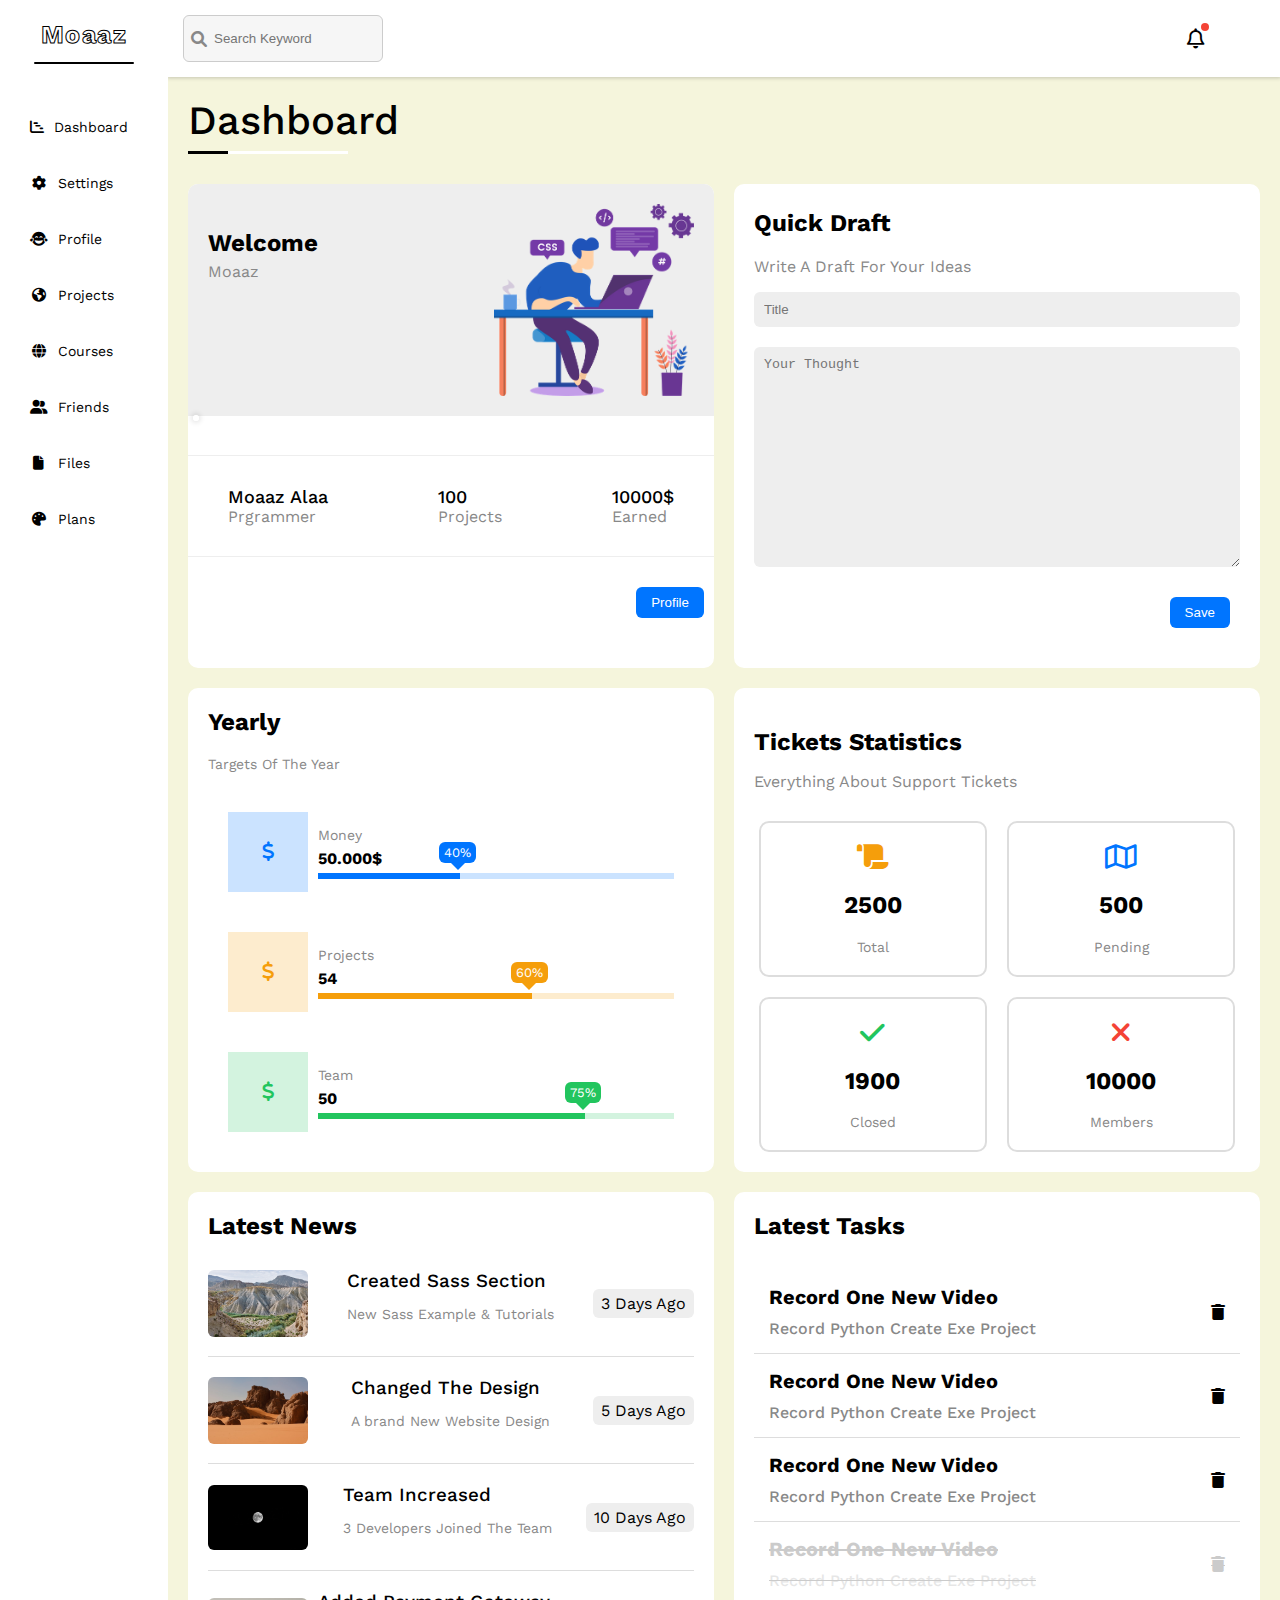
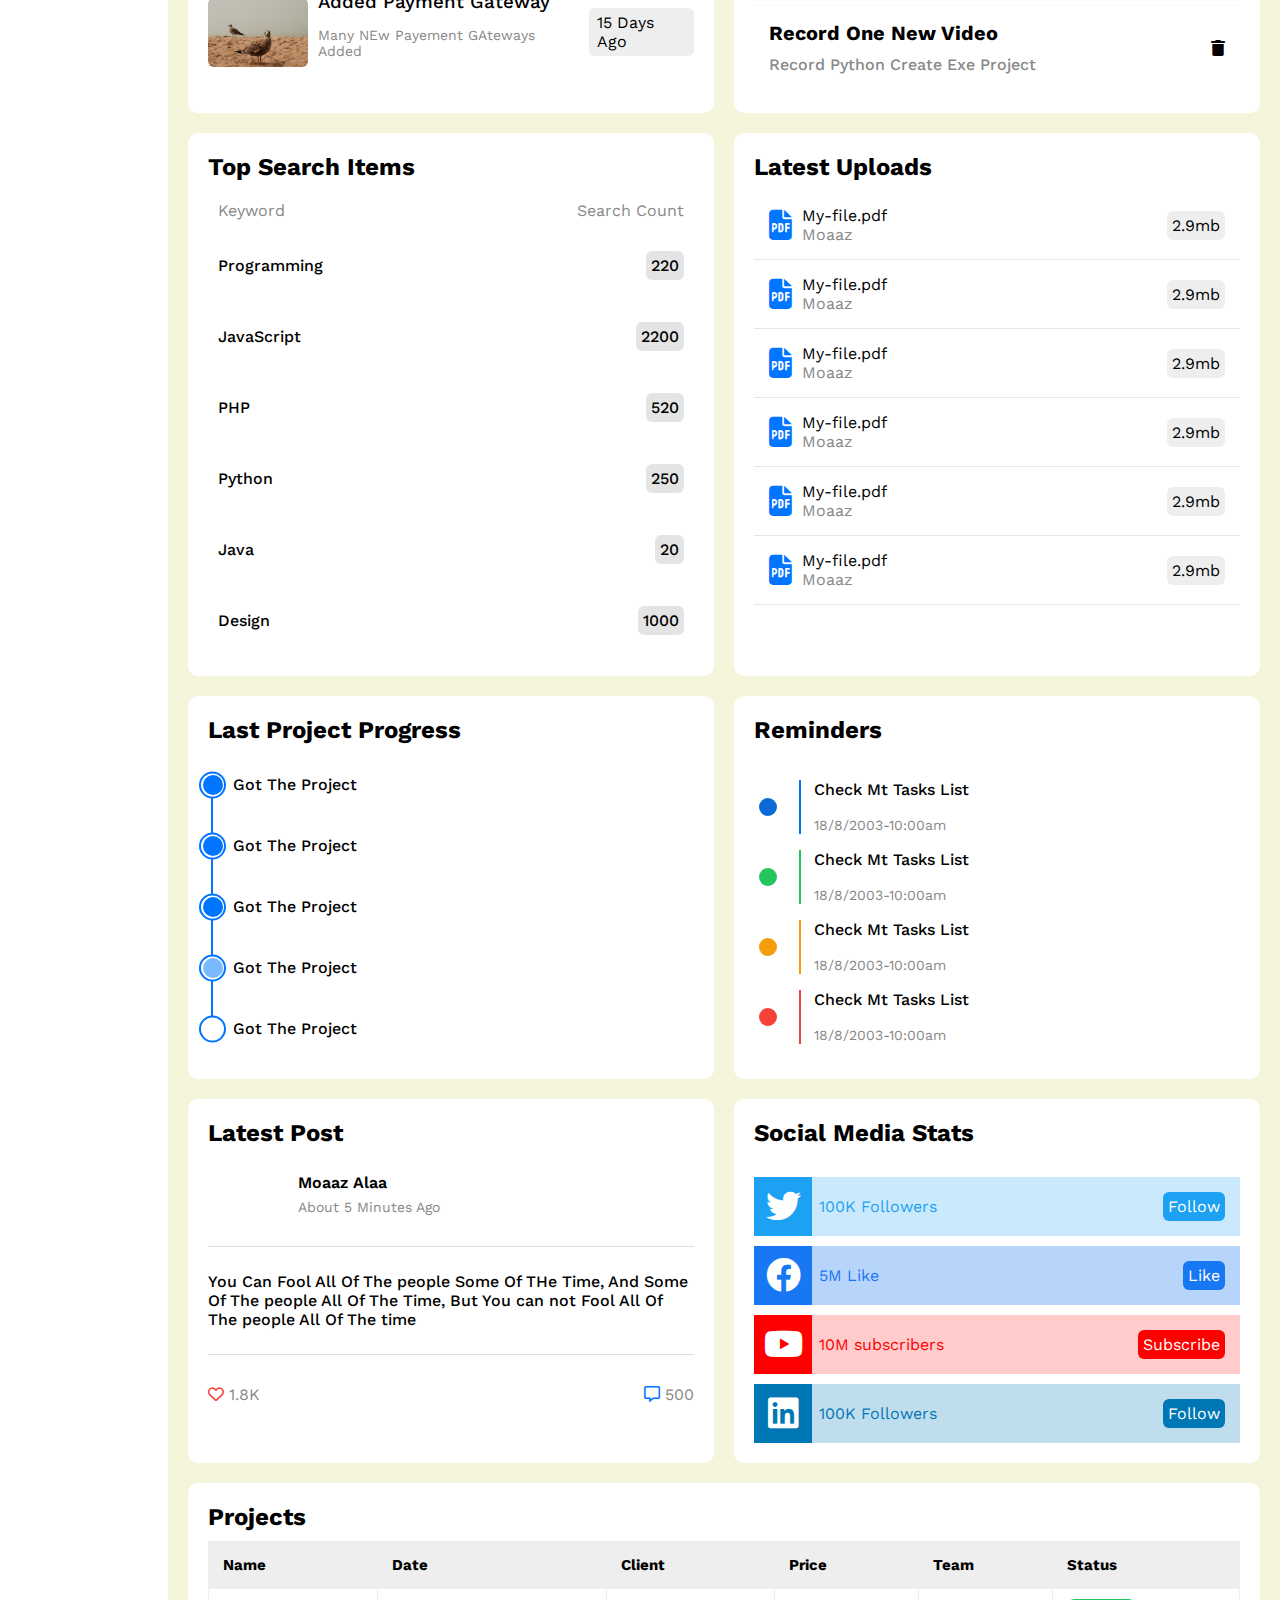
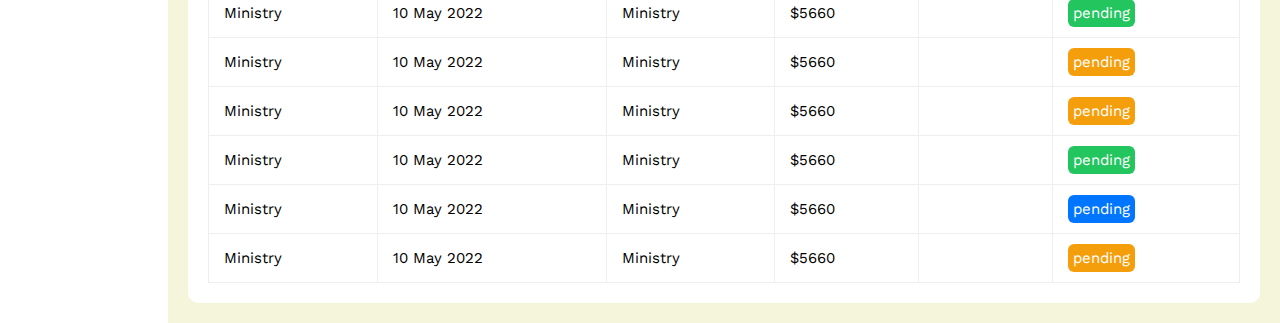
==== index.html @ a6f66e63 "first commit" ====
<!DOCTYPE html>
<html lang="en">
<head>
    <meta charset="UTF-8">
    <title>Moaaz</title>
    <link rel="stylesheet" href="./css/index.css">
    <link rel="stylesheet" href="./css/framework.css">
    <link rel="stylesheet" href="css/all.min.css">
    <link rel="preconnect" href="https://fonts.googleapis.com">
    <link rel="preconnect" href="https://fonts.gstatic.com" crossorigin>
    <link href="https://fonts.googleapis.com/css2?family=Cairo:wght@300;400;700;800;900&family=Open+Sans:ital,wght@0,300;0,400;0,500;0,600;0,700;0,800;1,300;1,400;1,500;1,600;1,700;1,800&family=Work+Sans:ital,wght@0,200;0,300;0,400;0,500;0,800;1,600&display=swap"
        rel="stylesheet">
</head>
<body>
    <div class="page d-flex ">
        <div class="side-bar  bg-white p-relative p-20">
            <h3 class="p-relative txt-c mat-0 trans-4" data-text="Moaaz">Moaaz</h3>
            <ul class="menu">
                <li>
                    <a href="index.html" class="active p-10 d-flex a-center c-black fs-14 rad-6">
                    <i class="fa-solid fa-chart-gantt"></i>
                    <span class="p-10 trans-4">Dashboard</span>
                </a>
                </li>
                <li>
                    <a href="settings.html" class="active p-10 d-flex a-center c-black fs-14 rad-6">
                        <i class="fa-solid fa-gear fa-fw"></i>
                    <span class="p-10 trans-4">Settings</span>
                </a>
                </li>
                <li>
                    <a href="profile.html" class="active p-10 d-flex a-center c-black fs-14 rad-6">
                        <i class="fa-solid fa-face-grin-tears fa-fw"></i>
                    <span class="p-10 trans-4">Profile</span>
                </a>
                </li>
                <li>
                    <a href="project.html" class="active p-10 d-flex a-center c-black fs-14 rad-6">
                        <i class="fa-solid fa-earth-americas fa-fw"></i>
                    <span class="p-10 trans-4">Projects</span>
                </a>
                </li>
                <li>
                    <a href="cources.html" class="active p-10 d-flex a-center c-black fs-14 rad-6">
                        <i class="fa-solid fa-globe fa-fw"></i>
                    <span class="p-10 trans-4">Courses</span>
                </a>
                </li>
                <li>
                    <a href="friends.html" class="active p-10 d-flex a-center c-black fs-14 rad-6">
                        <i class="fa-solid fa-user-group fa-fw"></i>
                    <span class="p-10 trans-4">Friends</span>
                </a>
                </li>
                <li>
                    <a href="index.html" class="active p-10 d-flex a-center c-black fs-14 rad-6">
                        <i class="fa-solid fa-file fa-fw"></i>
                    <span class="p-10 trans-4">Files</span>
                </a>
                </li>
                <li>
                    <a href="index.html" class="active p-10 d-flex a-center c-black fs-14 rad-6">
                        <i class="fa-solid fa-palette fa-fw"></i>
                    <span class="p-10 trans-4">Plans</span>
                </a>
                </li>
            </ul>
        </div>
        <div class="content w-full">
            <!-- start head -->
            <div class="head bg-white p-15 between-flex">
                <div class="search p-relative">
                    <i class="fa-solid fa-magnifying-glass"></i>
                    <input type="search" class="rad-6 trans-4" placeholder="Search Keyword">
                </div>
                <div class="icons">
                    <span class="notification">
                        <i class="fa-regular fa-bell fa-lg"></i>
                    </span>
                    <img src="../template3/images/avatar-02.png" alt="" class="radius">
                </div>
            </div>
            <!-- End head -->
            <h1 class="p-relative">Dashboard</h1>
            <div class="wrapper d-grid gap-20">
                <div class="welcome  block-mobile txt-c-mobile bg-white rad-10 ">
                    <div class="intro p-20 d-flex space-between bg-eee">
                        <div>
                            <h2 class="m-0 pt-20 mt-5">Welcome</h2>
                            <p class="c-grey mt-5">Moaaz</p>
                        </div>
                        <img src="./images/work-steps.png" alt="" class="bg">
                    </div>
                    <img src="../template3/images/avatar-02.png" alt="" class="back">
                    <div class="info d-flex space-between p-20">
                        <div class="box">
                            <span >Moaaz Alaa</span>
                            <span class="c-grey">Prgrammer</span>
                        </div>
                        <div class="box">
                            <span >100</span>
                            <span class="c-grey">Projects</span>
                        </div>
                        <div class="box">
                            <span >10000$</span>
                            <span class="c-grey">Earned</span>
                        </div>
                    </div>
                    <input type="submit" value="Profile" class="rad-6">
                </div>
                <div class="quick p-20 bg-white rad-10">
                    <h2 class="mt-5">Quick Draft</h2>
                    <p class="c-grey ">Write A Draft For Your Ideas</p>
                    <input type="text" name="" id="" placeholder="Title" class="bg-eee p-10 rad-6">
                    <textarea placeholder="Your Thought" class="bg-eee rad-6"></textarea>
                    <input type="submit" value="Save" class="rad-6">
                </div>
                <!-- start targets -->
                <div class="targets p-20 bg-white rad-10">
                    <h2 class="mat-0">Yearly</h2>
                    <p class="c-grey mt-5 fs-14">Targets Of The Year</p>
                    <div class="target-row blue d-flex a-center ma-20">
                            <div class="icon center-flex">
                                <i class="fa-solid fa-dollar-sign fa-lg c-blue"></i>
                            </div>
                            <div class="details">
                                <span class="fs-14 c-grey">Money</span>
                                <span class="d-block mt-5 fw-bold">50.000$</span>
                                <div class="progress p-relative ">
                                    <span style="width: 40%;" class="bg-blue blue">
                                        <span class="bg-blue">40%</span>
                                    </span>
                                </div>
                            </div>
                    </div>
                    <div class="target-row orange d-flex a-center ma-20">
                            <div class="icon center-flex">
                                <i class="fa-solid fa-dollar-sign fa-lg c-orange"></i>
                            </div>
                            <div class="details">
                                <span class="fs-14 c-grey">Projects</span>
                                <span class="d-block mt-5 fw-bold">54</span>
                                <div class="progress p-relative ">
                                    <span style="width: 60%;" class="bg-orange orange">
                                        <span class="bg-orange">60%</span>
                                    </span>
                                </div>
                            </div>
                    </div>
                    <div class="target-row green d-flex a-center ma-20">
                            <div class="icon center-flex">
                                <i class="fa-solid fa-dollar-sign fa-lg c-green"></i>
                            </div>
                            <div class="details">
                                <span class="fs-14 c-grey">Team</span>
                                <span class="d-block mt-5 fw-bold">50</span>
                                <div class="progress p-relative ">
                                    <span style="width: 75%;" class="bg-green green">
                                        <span class="bg-green">75%</span>
                                    </span>
                                </div>
                            </div>
                    </div>
                </div>
                <!-- end targets -->
                <!-- start ticket -->
                <div class="ticket p-20 bg-white rad-10">
                    <h2 class="mt-0 mb-10">Tickets Statistics</h2>
                    <p class="mt-0 mb-10 c-grey ">Everything About Support Tickets</p>
                    <div class="d-flex gap-20">
                        <div class="box orange rad-10">
                            <i class="fa-solid fa-scroll"></i>
                            <h2>2500</h2>
                            <span class="fs-14">Total</span>
                        </div>
                        <div class="box blue rad-10">
                            <i class="fa-regular fa-map"></i>
                            <h2>500</h2>
                            <span class="fs-14">Pending</span>
                        </div>
                        <div class="box green rad-10">
                            <i class="fa-solid fa-check"></i>
                            <h2>1900</h2>
                            <span class="fs-14">Closed</span>
                        </div>
                        <div class="box red rad-10">
                            <i class="fa-solid fa-xmark"></i>
                            <h2>10000</h2>
                            <span class="fs-14">Members</span>
                        </div>
                    </div>
                </div>
                <!-- End ticket -->
                <!-- start latest -->
                <div class="latest bg-white p-20 rad-10">
                    <h2 class="mat-0 mb-10">Latest News</h2>
                    <div class="box-holder">
                        <div class="box between-flex ">
                            <img src="./images/latest (1).jpg" alt="" class="rad-6">
                            <div class="text p-10">
                                <h3 class="mat-0 mb-10">Created Sass Section</h3>
                                <p class="c-grey fs-14">New Sass Example & Tutorials</p>
                            </div>
                            <span class="rad-6">3 Days Ago</span>
                        </div>
                        <div class="box between-flex">
                            <img src="./images/latest (2).jpg" alt="" class="rad-6">
                            <div class="text p-10 ">
                                <h3 class="mat-0 mb-10">Changed The Design</h3>
                                <p class="c-grey fs-14">A brand New Website Design</p>
                            </div>
                            <span class="rad-6">5 Days Ago</span>
                        </div>
                        <div class="box between-flex ">
                            <img src="./images/latest (3).jpg" alt="" class="rad-6">
                            <div class="text p-10">
                                <h3 class="mat-0 mb-10">Team Increased</h3>
                                <p class="c-grey fs-14">3 Developers Joined The Team</p>
                            </div>
                            <span class="rad-6">10 Days Ago</span>
                        </div>
                        <div class="box between-flex ">
                            <img src="./images/latest (4).jpg" alt="" class="rad-6">
                            <div class="text p-10">
                                <h3 class="mat-0 mb-10">Added Payment Gateway</h3>
                                <p class="c-grey fs-14">Many NEw Payement GAteways Added</p>
                            </div>
                            <span class="rad-6">15 Days Ago</span>
                        </div>
                    </div>
                </div>
                <!-- End latest -->
                <!-- start tasks  -->
                <div class="tasks p-20 bg-white rad-10">
                    <h2 class="mat-0 mb-10">Latest Tasks</h2>
                    <div class="holder">
                        <div class="card between-flex p-15">
                            <div class="text">
                                <h3 class="mat-0 mb-10">Record One New Video</h3>
                                <span class="c-grey ">Record Python Create Exe Project</span>
                            </div>
                            <i class="fa-solid fa-trash"></i>
                        </div>
                        <div class="card between-flex p-15">
                            <div class="text">
                                <h3 class="mat-0 mb-10">Record One New Video</h3>
                                <span class="c-grey">Record Python Create Exe Project</span>
                            </div>
                            <i class="fa-solid fa-trash"></i>
                        </div>
                        <div class="card between-flex p-15">
                            <div class="text">
                                <h3 class="mat-0 mb-10">Record One New Video</h3>
                                <span class="c-grey">Record Python Create Exe Project</span>
                            </div>
                            <i class="fa-solid fa-trash"></i>
                        </div>
                        <div class="card between-flex light p-15">
                            <div class="text">
                                <h3 class="mat-0 mb-10">Record One New Video</h3>
                                <span class="c-grey">Record Python Create Exe Project</span>
                            </div>
                            <i class="fa-solid fa-trash"></i>
                        </div>
                        <div class="card between-flex p-15">
                            <div class="text">
                                <h3 class="mat-0 mb-10">Record One New Video</h3>
                                <span class="c-grey">Record Python Create Exe Project</span>
                            </div>
                            <i class="fa-solid fa-trash"></i>
                        </div>
                    </div>
                </div>
                <!-- End tasks -->
                <!-- start search -->
                <div class="search bg-white p-20 rad-10">
                    <h2 class="mat-0 mb-10">Top Search Items</h2>
                    <div class="helper">
                        <div class="box between-flex p-10">
                            <span class="c-grey">Keyword</span>
                            <span class="c-grey">Search Count</span>
                        </div>
                        <div class="box between-flex p-10">
                            <p>Programming</p>
                            <span class="number rad-6">220</span>
                        </div>
                        <div class="box between-flex p-10">
                            <p>JavaScript</p>
                            <span class="number rad-6">2200</span>
                        </div>
                        <div class="box between-flex p-10">
                            <p>PHP</p>
                            <span class="number rad-6">520</span>
                        </div>
                        <div class="box between-flex p-10">
                            <p>Python</p>
                            <span class="number rad-6">250</span>
                        </div>
                        <div class="box between-flex p-10">
                            <p>Java</p>
                            <span class="number rad-6">20</span>
                        </div>
                        <div class="box between-flex p-10">
                            <p>Design</p>
                            <span class="number rad-6">1000</span>
                        </div>
                    </div>
                </div>
                <!-- End search -->
                <!-- start uploads -->
                <div class="uploads bg-white p-20 rad-10">
                    <h2 class="mat-0 mb-10">Latest Uploads</h2>
                    <div class="box between-flex p-15">
                        <div class="text center-flex">
                            <i class="fa-solid fa-file-pdf"></i>
                            <div class="info d-inline-b">
                                <span class="d-block">My-file.pdf</span>
                                <span class="c-grey d-block">Moaaz</span>
                            </div>
                        </div>
                        <span class="rad-6"> 2.9mb</span>
                    </div>
                    <div class="box between-flex p-15">
                        <div class="text center-flex">
                            <i class="fa-solid fa-file-pdf"></i>
                            <div class="info d-inline-b">
                                <span class="d-block">My-file.pdf</span>
                                <span class="c-grey d-block">Moaaz</span>
                            </div>
                        </div>
                        <span class="rad-6">2.9mb</span>
                    </div>
                    <div class="box between-flex p-15">
                        <div class="text center-flex">
                            <i class="fa-solid fa-file-pdf"></i>
                            <div class="info d-inline-b">
                                <span class="d-block">My-file.pdf</span>
                                <span class="c-grey d-block">Moaaz</span>
                            </div>
                        </div>
                        <span class="rad-6">2.9mb</span>
                    </div>
                    <div class="box between-flex p-15">
                        <div class="text center-flex">
                            <i class="fa-solid fa-file-pdf"></i>
                            <div class="info d-inline-b">
                                <span class="d-block">My-file.pdf</span>
                                <span class="c-grey d-block">Moaaz</span>
                            </div>
                        </div>
                        <span class="rad-6">2.9mb</span>
                    </div>
                    <div class="box between-flex p-15">
                        <div class="text center-flex">
                            <i class="fa-solid fa-file-pdf"></i>
                            <div class="info d-inline-b">
                                <span class="d-block">My-file.pdf</span>
                                <span class="c-grey d-block">Moaaz</span>
                            </div>
                        </div>
                        <span class="rad-6">2.9mb</span>
                    </div>
                    <div class="box between-flex p-15">
                        <div class="text center-flex">
                            <i class="fa-solid fa-file-pdf"></i>
                            <div class="info d-inline-b">
                                <span class="d-block">My-file.pdf</span>
                                <span class="c-grey d-block">Moaaz</span>
                            </div>
                        </div>
                        <span class="rad-6">2.9mb</span>
                    </div>
                </div>
                <!-- End uploads -->
                <!-- start project -->
                <div class="project bg-white p-20 rad-10">
                    <h2 class="mat-0 mb-10">Last Project Progress</h2>
                    <div class="box-container p-15 p-relative">
                        <div class="box  ">
                            <p class="p-relative">Got The Project</p>
                        </div>
                        <div class="box ">
                            <p class="p-relative">Got The Project</p>
                        </div>
                        <div class="box  ">
                            <p class="p-relative" >Got The Project</p>
                        </div>
                        <div class="box ">
                            <p class="p-relative quite-light">Got The Project</p>
                        </div>
                        <div class="box ">
                            <p class="p-relative light">Got The Project</p>
                        </div>
                    </div>
                </div>
                <!-- End project -->
                <!-- start Reminders -->
                <div class="remind bg-white rad-10 p-20">
                    <h2 class="mat-0 mb-10">Reminders</h2>
                    <div class="box-help">
                        <div class="box p-relative blue">
                            <p>Check Mt Tasks List</p>
                            <span class="c-grey fs-14">18/8/2003-10:00am</span>
                        </div>
                        <div class="box p-relative green">
                            <p>Check Mt Tasks List</p>
                            <span class="c-grey fs-14">18/8/2003-10:00am</span>
                        </div>
                        <div class="box p-relative orange">
                            <p>Check Mt Tasks List</p>
                            <span class="c-grey fs-14">18/8/2003-10:00am</span>
                        </div>
                        <div class="box p-relative red">
                            <p>Check Mt Tasks List</p>
                            <span class="c-grey fs-14">18/8/2003-10:00am</span>
                        </div>
                    </div>
                </div>
                <!-- End Reminders -->
                <!-- start post -->
                <div class="post bg-white rad-10 p-20">
                    <h2 class="mat-0 mb-10">Latest Post</h2>
                    <div class="box d-flex">
                        <img src="../template3/images/avatar-03.png" alt="">
                        <div class="text d-inline-b">
                            <p>Moaaz Alaa</p>
                            <span class="c-grey fs-14">About 5 Minutes Ago</span>
                        </div>
                    </div>
                    <p>You Can Fool All Of The people Some Of THe Time,
                        And Some Of The people All Of The Time,
                        But You can not Fool All Of The people All Of The time
                    </p>
                    <div class="foot between-flex">
                        <div class="icon">
                            <i class="fa-regular fa-heart"></i>
                            <span class="c-grey">1.8K</span>
                        </div>
                        <div class="icon">
                            <i class="fa-regular fa-message"></i>
                            <span class="c-grey">500</span>
                        </div>
                    </div>
                </div>
                <!-- End post -->
                <!-- start social -->
                <div class="social p-20 bg-white rad-10">
                    <h2 class="mat-0 mb-10">Social Media Stats</h2>
                    <div class="box between-flex twit  mb-10 ">
                        <div class="info center-flex">
                            <div class="logo center-flex">
                                <a href="https://twitter.com/Moazalaa2003" target="_blank">
                                        <i class="fa-brands fa-twitter"></i>
                                    </a>
                                
                            </div>
                            <span>100K Followers</span>
                        </div>
                        <span class="rad-6">Follow</span>
                    </div>
                    <div class="box between-flex face  mb-10">
                        <div class="info center-flex">
                            <div class="logo center-flex">
                                <a href="https://web.facebook.com/profile.php?id=100084576350904" target="_blank">
                                    <i class="fa-brands fa-facebook"></i>
                                </a>
                                
                            </div>
                            <span>5M Like</span>
                        </div>
                        <span class="rad-6">Like</span>
                    </div>
                    <div class="box between-flex yout  mb-10">
                        <div class="info center-flex">
                            <div class="logo center-flex">
                                <a href="https://www.youtube.com/channel/UCExft7p4k1pd4OCOJaUTjdQ" target="_blank">
                                    <i class="fa-brands fa-youtube"></i>
                                </a>
                                
                            </div>
                            <span>10M subscribers</span>
                        </div>
                        <span class="rad-6">Subscribe</span>
                    </div>
                    <div class="box between-flex linked  ">
                        <div class="info center-flex">
                            <div class="logo center-flex">
                                <a href="https://www.linkedin.com/in/moaaz-barougy-6bb70224b/" target="_blank">
                                    <i class="fa-brands fa-linkedin"></i>
                                </a>
                                
                            </div>
                            <span>100K Followers</span>
                        </div>
                        <span class="rad-6">Follow</span>
                    </div>
                </div>
                <!-- End social -->
            </div>
            <!-- start table -->
            <div class="projects p-20 bg-white rad-10 ma-20">
                <h2 class="mat-0 mb-10">Projects</h2>
                <div class="responsive-table">
                    <table class="fs-15 w-full">
                        <thead>
                            <td>Name</td>
                            <td>Date</td>
                            <td>Client</td>
                            <td>Price</td>
                            <td>Team</td>
                            <td>Status</td>
                        </thead>
                        <tbody>
                            <tr>
                                <td>Ministry</td>
                                <td>10 May 2022</td>
                                <td>Ministry</td>
                                <td>$5660</td>
                                <td>
                                    <img src="../template3/images/avatar-01.png" alt="">
                                    <img src="../template3/images/avatar-02.png" alt="">
                                    <img src="../template3/images/avatar-03.png" alt="">
                                    <img src="../template3/images/avatar-04.png" alt="">
                                </td>
                                <td>
                                    <span class="label bg-green c-white p-5 rad-6">pending</span>
                                </td>
                            </tr>
                            <tr>
                                <td>Ministry</td>
                                <td>10 May 2022</td>
                                <td>Ministry</td>
                                <td>$5660</td>
                                <td>
                                    <img src="../template3/images/avatar-01.png" alt="">
                                    <img src="../template3/images/avatar-02.png" alt="">
                                    <img src="../template3/images/avatar-03.png" alt="">
                                    <img src="../template3/images/avatar-04.png" alt="">
                                </td>
                                <td>
                                    <span class="label bg-orange c-white p-5 rad-6">pending</span>
                                </td>
                            </tr>
                            <tr>
                                <td>Ministry</td>
                                <td>10 May 2022</td>
                                <td>Ministry</td>
                                <td>$5660</td>
                                <td>
                                    <img src="../template3/images/avatar-01.png" alt="">
                                    <img src="../template3/images/avatar-02.png" alt="">
                                    <img src="../template3/images/avatar-03.png" alt="">
                                </td>
                                <td>
                                    <span class="label bg-orange c-white p-5 rad-6">pending</span>
                                </td>
                            </tr>
                            <tr>
                                <td>Ministry</td>
                                <td>10 May 2022</td>
                                <td>Ministry</td>
                                <td>$5660</td>
                                <td>
                                    <img src="../template3/images/avatar-01.png" alt="">
                                    <img src="../template3/images/avatar-02.png" alt="">
                                </td>
                                <td>
                                    <span class="label bg-green c-white p-5 rad-6">pending</span>
                                </td>
                            </tr>
                            <tr>
                                <td>Ministry</td>
                                <td>10 May 2022</td>
                                <td>Ministry</td>
                                <td>$5660</td>
                                <td>
                                    <img src="../template3/images/avatar-01.png" alt="">
                                </td>
                                <td>
                                    <span class="label bg-blue c-white p-5 rad-6">pending</span>
                                </td>
                            </tr>
                            <tr>
                                <td>Ministry</td>
                                <td>10 May 2022</td>
                                <td>Ministry</td>
                                <td>$5660</td>
                                <td>
                                    <img src="../template3/images/avatar-01.png" alt="">
                                    <img src="../template3/images/avatar-02.png" alt="">
                                    <img src="../template3/images/avatar-03.png" alt="">
                                </td>
                                <td>
                                    <span class="label bg-orange c-white p-5 rad-6">pending</span>
                                </td>
                            </tr>
                        </tbody>
                    </table>
                </div>
            </div>
            <!-- End table -->
            
        </div>
    </div>

</body>
</html>
---- css/index.css ----
:root {
    --blue-color:#0075ff;
    --blue-alt-color:#0d69d5;
    --orange-color:#f59e0b;
    --green-color:#22c55e;
    --red-color:#f44336;
    --grey-color:#888;
}
* {
    box-sizing: border-box;
}
body {
    font-family: 'Cairo', sans-serif;
    font-family: 'Open Sans', sans-serif;
    font-family: 'Work Sans', sans-serif;
    margin: 0;
    background-color: beige;
}
a {
    text-decoration: none;
}
ul  {
    list-style: none;
    padding: 0;
}
*:focus {
    outline: none;
}
::-webkit-scrollbar {
    width: 15px;
}
::-webkit-scrollbar-track {
    background-color: white;
}
::-webkit-scrollbar-thumb {
    background-color: var(--blue-color);
}
::-webkit-scrollbar-thumb:hover {
    background-color: var(--blue-alt-color);
}
input {
    border: none;
}
/* start sidebar */
.page {
    min-height: 100vh;
}
.page .side-bar ul li .active:hover{
    color: blue;
    background-color: #f6f6f6;
}
.page .side-bar > h3 {
    margin-bottom: 50px;
    text-align: center;
    font-size: 25px;
    -webkit-text-fill-color: white;
    -webkit-text-stroke: 1px black;
    letter-spacing: 1.5px;
}
.page .side-bar > h3::after {
    content: attr(data-text);
    position: absolute;
    left: -7px;
    bottom: 0;
    overflow: hidden;
    text-align: center;
    margin-left: 27px;
    width: 0;
    transition: 1s;
    -webkit-transition: 1s;
    -moz-transition: 1s;
    -ms-transition: 1s;
    -o-transition: 1s;
}
.page .side-bar > h3:hover::after {
    width: 67%;
    -webkit-text-fill-color: blue;
    -webkit-text-stroke: 1px gainsboro;
}
@media (max-width:767px) {
    .page .side-bar h3 {
        margin-bottom: 15px;
        font-size: 13px;
    }
}
@media (max-width:767px) {
    .page .side-bar {
        width: 62px;
        padding: 10px;
    }
    .side-bar > h3::before,
    .side-bar > h3::after,
    .side-bar ul li span
        {
        display: none;
        
}
}
.page .side-bar > h3::before {
    content: "";
    position: absolute;
    bottom: -15px;
    left: 50%;
    transform: translateX(-50%);
    -webkit-transform: translateX(-50%);
    -moz-transform: translateX(-50%);
    -ms-transform: translateX(-50%);
    -o-transform: translateX(-50%);
    width: 100px;
    height: 2px;
    background-color: black;
    border-radius: 20px;
    -webkit-border-radius: 20px;
    -moz-border-radius: 20px;
    -ms-border-radius: 20px;
    -o-border-radius: 20px;
}
/* .page .side-bar > h3::after {
    content: "";
    position: absolute;
    bottom: -15px;
    width: 100%;
    height: 1.5px;
    left: 0;
    background-color: black;
} */
/* end sidebar */
/* start head */
.head {
    box-shadow: 0 0 4px 1px rgba(0, 0, 0, 20%);
}
.page .content .radius {
    width: 50px;
    border-radius: 50%;
    -webkit-border-radius: 50%;
    -moz-border-radius: 50%;
    -ms-border-radius: 50%;
    -o-border-radius: 50%;
}
.page .icons {
    display: flex;
    align-items: center;
    justify-content: center;
}
.page .icons i {
    margin: 10px;
}
.page .search input {
    width: 200px;
    padding: 15px 10px 15px 30px;
    background-color: #f6f6f6;
    border: none;
    position: relative;
    border: 1px solid #ccc;
}
.page .search input:focus {
    width: 220px;
}
.page .content {
    overflow: hidden;
}
.page .content .search i {
    position: absolute;
    left: 8px;
    z-index: 2;
    top: 50%;
    transform: translateY(-50%);
    -webkit-transform: translateY(-50%);
    -moz-transform: translateY(-50%);
    -ms-transform: translateY(-50%);
    -o-transform: translateY(-50%);
    color: var(--grey-color);
}
.page .content .icons .notification {
    position: relative;
    cursor: pointer;
}
.page .content .icons .notification::before {
    content: "";
    position: absolute;
    top: -5px;
    right: 6px;
    width: 8px;
    height: 8px;
    border-radius: 50%;
    -webkit-border-radius: 50%;
    -moz-border-radius: 50%;
    -ms-border-radius: 50%;
    -o-border-radius: 50%;
    background-color:var(--red-color);
}
.page h1 {
    margin: 20px 20px 40px;
    font-size: 40px;
    font-weight: 500;
}
.page h1::before,
.page h1::after {
    content: "";
    position: absolute;
    height: 3px;
    left: 0;
    bottom: -10px;
}
.page h1::after {
    width: 40px;
    background-color: black;
}
.page h1::before {
    background-color: white;
    width: 160px;
}
.wrapper {
    grid-template-columns: repeat(auto-fill , minmax(430px ,1fr));
    margin-left: 20px;
    margin-right: 20px;
}
@media (max-width:767px) {
    .wrapper {
        grid-template-columns: minmax(250px , 1fr);
        margin-left: 10px;
        margin-right: 10px;
        gap: 10px;
    }
}
/* start welcome */
.welcome {
    overflow: hidden;
}
.welcome .back {
    width: 60px ;
    border-radius: 50%;
    -webkit-border-radius: 50%;
    -moz-border-radius: 50%;
    -ms-border-radius: 50%;
    -o-border-radius: 50%;
    border: 3px solid white;
    position: relative;
    left: 5px;
    top: -10px;
    box-shadow: 0 0 5px 2px rgba(0, 0, 0, 10%);
}
.welcome .bg {
    width: 200px;
}
.welcome .info {
    padding: 20px;
    border-top: 1px solid #eee;
    border-bottom: 1px solid #eee;
    margin: 20px 0;
}
.welcome .info .box {
    padding: 10px 20px;
}
.welcome .info .box span {
    display: block;
}
.welcome .info .box span:first-child {
    font-weight: 500;
    font-size: 18px;
}
.welcome input {
    float: right;
    padding: 8px 15px;
    background-color: var(--blue-color);
    color: white;
    border: none;
    margin: 10px 10px 20px;
    cursor: pointer;
}
/* End welcome */
/* start Quick */
.quick input,
.quick textarea {
    display: block;
    margin-bottom: 20px;
    width: 100%;
}
.quick input[type="text"] {
    border: none;
}
.quick input[type="submit"] {
    border: none;
    float: right;
    padding: 8px 15px;
    background-color: var(--blue-color);
    color: white;
    border: none;
    margin: 10px 10px 20px;
    cursor: pointer;
    width: fit-content;
    text-align: center;
}
.quick textarea {
    max-height: 220px;
    min-height: 220px;
    max-width: 100%;
    min-width: 100%;
    padding: 10px;
    border: none;
}
/* End Quick */
/* start targets */
.targets .target-row {
    padding-top: 20px;
}
.targets .target-row .icon {
        width: 80px;
        height: 80px;
        margin: 0 10px 0 0;
}
.targets .target-row .details {
    flex: 1;
}
.targets .blue .progress,
.targets .blue .icon {
    background-color: hsla(212, 100%, 50%, 0.203) ;
}
.details .progress { 
    height: 6px;
    margin-top: 5px;
}
.details .progress > span {
    position: absolute;
    left: 0;
    top: 0;
    height: 100%;
}
.details .progress > span span {
    position: absolute;
    bottom: 16px;
    right: -16px;
    color: white;
    padding: 3px 5px;
    border-radius: 6px;
    -webkit-border-radius: 6px;
    -moz-border-radius: 6px;
    -ms-border-radius: 6px;
    -o-border-radius: 6px;
    font-size: 13px;
}
.details .progress > span span::before {
    content: "";
    position: absolute;
    width: 0;
    height: 0;
    border: 7px solid;
    border-color: var(--blue-color) transparent transparent;
    bottom: -14px;
    left: 50%;
    transform: translateX(-50%);
    -webkit-transform: translateX(-50%);
    -moz-transform: translateX(-50%);
    -ms-transform: translateX(-50%);
    -o-transform: translateX(-50%);
}
.targets .orange .progress,
.targets .orange .icon {
    background-color: hsla(38, 92%, 50%, 0.201);
}
.details .progress > span .bg-orange::before {
    content: "";
    position: absolute;
    width: 0;
    height: 0;
    border: 7px solid;
    border-color:hsl(38, 92%, 50%)  transparent transparent;
    bottom: -14px;
    left: 50%;
    transform: translateX(-50%);
    -webkit-transform: translateX(-50%);
    -moz-transform: translateX(-50%);
    -ms-transform: translateX(-50%);
    -o-transform: translateX(-50%);
}
.targets .green .progress,
.targets .green .icon {
    background-color: hsla(142, 71%, 45%, 0.201);
}
.details .progress > span .bg-green::before {
    content: "";
    position: absolute;
    width: 0;
    height: 0;
    border: 7px solid;
    border-color:var(--green-color)  transparent transparent;
    bottom: -14px;
    left: 50%;
    transform: translateX(-50%);
    -webkit-transform: translateX(-50%);
    -moz-transform: translateX(-50%);
    -ms-transform: translateX(-50%);
    -o-transform: translateX(-50%);
}
/* end targets */
/* start statistics */
.ticket .d-flex{
    flex-wrap: wrap;
    align-items: center;
    justify-content: center;
    margin-top: 30px;
}
.ticket .box {
    flex-basis: 47%;
    text-align: center;
    border: 2px solid #ddd;
    padding: 20px;
}
.ticket .box i {
    font-size: 28px;
}
.ticket .box span {
    display: block;
    color: var(--grey-color);
}
.ticket .orange i {
    color: var(--orange-color);
}
.ticket .blue i {
    color: var(--blue-color);
}
.ticket .green i {
    color: var(--green-color);
}
.ticket .red i {
    color: var(--red-color);
}
/* End statistics */
/* start latest */
.latest .box-holder .box:not(:last-child) {
    border-bottom: 1px solid #ddd;
}
.latest .box {
    padding-top: 10px;
    padding-bottom: 10px;
}
.latest .box span {
    background-color: #eee;
    padding: 5px 8px;
}
.latest .box img {
    width: 100px;
}
.latest .box .text {
    float: left;
}
.latest .box h3 {
    font-weight: 500;

}
/* End latest */
/* start tasks */
.tasks .holder {
    padding-top: 20px;
}
.tasks .card:not(:last-child) {
    border-bottom: 1px solid #ddd;
}
.tasks .card h3{
    font-size: 20px;
}
.tasks .card span {
    font-size: 16px;
    font-weight: 500;
}
.tasks .light {
    text-decoration: line-through;
    opacity: .2;
}
/* End tasks */
/* start search */
.search .box .number {
    background-color: rgba(221, 221, 221, 0.785);
    padding: 5px;
    font-weight: 500;
}
.search .box p {
    font-weight: 500;
}
/* End search */
/* start uploads */
.uploads .box {
    border-bottom: 1px solid rgba(221, 221, 221, 0.749);
}
.uploads .box i {
    font-size: 30px;
    margin-right: 10px;
    color: var(--blue-color);
}
.uploads .box > span {
    background-color: #eee;
    padding: 5px;
}
/* end uploads */
/* start project */
.project .box-container .box {
    padding: 5px;
}
.project .box-container {
    padding: 0 20px;
}
.project .box-container::before {
    content: "";
    position: absolute;
    width: 2px;
    height: 80%;
    left: 3px;
    top: 10%;
    background-color: var(--blue-color);
    z-index: 0;

}
.project .box-container .box p {
    font-weight: 500;
}
.project .box-container .box p::before,
.project .box-container .box p::after,
.project .box-container .box .light::before,
.project .box-container .box .quite-light::before {
    content: "";
    position: absolute;
    border-radius: 50%;
    -webkit-border-radius: 50%;
    -moz-border-radius: 50%;
    -ms-border-radius: 50%;
    -o-border-radius: 50%;
    transform: translateY(-50%);
    -webkit-transform: translateY(-50%);
    -moz-transform: translateY(-50%);
    -ms-transform: translateY(-50%);
    -o-transform: translateY(-50%);
    top: 50%;
}
.project .box-container .box p::before {
    width: 20px;
    height: 20px;
    background-color: var(--blue-color);
    left: -30px;
    z-index: 2 ;
}
.project .box-container .box p::after {
    width: 23px;
    height: 23px;
    border: 2px solid var(--blue-color);
    left: -34px;
    background-color: white;
    z-index: 1 ;
}
.project .box-container .box .light::before{
    background-color: white;
    z-index: 2 ;
}
.project .box-container .box .quite-light::before {
    background-color: #0077ff84;
    z-index: 2;
}
/* End project */
/* start remind */
.remind .box-help {
    padding-left: 20px;
    padding-top: 10px;
}
.remind .box-help .box  {
    padding-left: 40px;
}
.remind .box-help .box p {
    font-weight: 500;
}
.remind .box-help .box::before {
    content: "";
    position: absolute;
    width: 18px;
    height: 18px;
    border-radius: 50%;
    -webkit-border-radius: 50%;
    -moz-border-radius: 50%;
    -ms-border-radius: 50%;
    -o-border-radius: 50%;
    background-color: #0d69d5;
    left: -15px;
    top: 50%;
    transform: translateY(-50%);
    -webkit-transform: translateY(-50%);
    -moz-transform: translateY(-50%);
    -ms-transform: translateY(-50%);
    -o-transform: translateY(-50%);
}
.remind .box-help .box::after {
    content: "";
    position: absolute;
    height: 100%;
    width: 2px;
    left: 25px;
    top: 0;
    background-color: #0075ff;
}
.remind .box-help .red::before {
    background-color: var(--red-color);
}
.remind .box-help .red::after {
    background-color: var(--red-color);
}
.remind .box-help .green::before {
    background-color: var(--green-color);
}
.remind .box-help .green::after {
    background-color: var(--green-color);
}
.remind .box-help .orange::before {
    background-color: var(--orange-color);
}
.remind .box-help .orange::after {
    background-color: var(--orange-color);
}
/* end remind */
/* start post */
.post .box img {
    width: 70px;
    border-radius: 50%;
    -webkit-border-radius: 50%;
    -moz-border-radius: 50%;
    -ms-border-radius: 50%;
    -o-border-radius: 50%;
}
.post .box .text {
    margin-left: 20px;
}
.post .box .text p {
    margin-bottom: 5px;
    font-weight: 600;
}
.post > p {
    margin-top: 30px;
    margin-bottom: 30px;
    padding: 25px 0;
    border-top: 1px solid #ddd;
    border-bottom: 1px solid #ddd;
    font-weight: 500;
}

.post .foot .icon:first-child i{
    color: var(--red-color);
}
.post .foot .icon:last-child i{
    color: var(--blue-color);
}
/* End post */
/* start social */
.social .box {
    background-color: #ccc;
    position: relative;
    padding:15px 15px 15px 65px;
}
.social .box .logo {
    background-color: #0d69d5;
    font-size: 35px;
    color: white;
    position: absolute;
    left: 0;
    top: 0;
    height: 100%;
    width: 58px;
}
.social .logo  a{
    color: white;
}
.social .box .rad-6 {
    background-color: #ddd;
    padding: 5px;
    color: white;
}
.social .face .logo{
    background-color: #1877f2;
}
.social .face {
    color: #1877f2;
    background-color: #1876f250;
}
.social .twit .logo{
    background-color: #1da1f2;
}
.social .twit {
    color: #1da1f2;
    background-color: #1da0f23b;
    margin-top: 30px;
}
.social .yout .logo{
    background-color: #ff0000;
}
.social .yout {
    color: #ff0000;
    background-color: #ff000034;
}
.social .linked .logo{
    background-color: #0077b5;
}
.social .linked {
    color: #0077b5;
    background-color: #0076b53f;
}
.social .face .rad-6 {
    background-color: #1877f2;
}
.social .twit .rad-6 {
    background-color: #1da1f2;
}
.social .linked .rad-6 {
    background-color: #0077b5;
}
.social .yout .rad-6 {
    background-color: #ff0000;
}
/* End social */
/* start table  */
.projects .responsive-table {
    overflow-x:auto ;
}
.projects table {
    min-width: 1000px;
    border-spacing: 0;
}
.projects table thead td {
    background-color: #eee;
    font-weight: bold;
}
.projects table td {
    padding: 15px;
}
.projects table tbody td {
    border-bottom: 1px solid #eee;
    border-left: 1px solid #eee;
    transition: .2s;
    -webkit-transition: .2s;
    -moz-transition: .2s;
    -ms-transition: .2s;
    -o-transition: .2s;
}
.projects table tbody tr:hover td {
    background-color: #faf7f7;
}
.projects table tbody td:last-child {
    border-right: 1px solid #eee;
}
.projects table img {
    width: 32px;
    border-radius: 50%;
    -webkit-border-radius: 50%;
    -moz-border-radius: 50%;
    -ms-border-radius: 50%;
    -o-border-radius: 50%;
    padding: 2px;
    background-color: white;
}
.projects table img:not(:first-child) {
    margin-left: -20px;
}
/* End table  */
/* start settings */
.content .settings-page {
    grid-template-columns: repeat(auto-fill , minmax(430px ,1fr));
    margin-left: 20px;
    margin-right: 20px;
}
.settings-page .control textarea {
    max-width: 100%;
    max-height: 200px;
    min-width: 100%;
    min-height: 200px;
    border: none;
    border: 1px solid var(--grey-color);
}
.settings-page .control .info .text p {
    font-weight: 500;
}
.settings-page .control .info i{
    background-color: white;
    z-index: 1;
    padding: 5px;
    color: var(--blue-color);
    border-radius: 50%;
    -webkit-border-radius: 50%;
    -moz-border-radius: 50%;
    -ms-border-radius: 50%;
    -o-border-radius: 50%;
}
.settings-page .control .info::before {
    content: "";
    position: absolute;
    width: 80px;
    height: 31px;
    border-radius: 20px;
    -webkit-border-radius: 20px;
    -moz-border-radius: 20px;
    -ms-border-radius: 20px;
    -o-border-radius: 20px;
    right: -5px;
    top: 50%;
    transform: translateY(-50%);
    -webkit-transform: translateY(-50%);
    -moz-transform: translateY(-50%);
    -ms-transform: translateY(-50%);
    -o-transform: translateY(-50%);
    background-color: var(--blue-color);
}

/* end settings */
/* general */
.general input {
    border: 1px solid var(--grey-color);
}
.general .na{
    width: 400px;
}
.general .blue {
    color: var(--blue-color);
    font-weight: 500;
    float: right;
    margin-top: 10px;
}
/* end general */
/* start security */
.security .info button {
    background-color: var(--blue-color);
    color: white;
    border: none;
    padding: 5px 10px;
    font-weight: 500;
    cursor: pointer;
}
.security .info:not(:last-child) {
    border-bottom: 1px solid var(--grey-color);
    padding-bottom:10px ;
}
.security .info i{
    background-color: white;
    z-index: 1;
    padding: 5px;
    color: var(--blue-color);
    border-radius: 50%;
    -webkit-border-radius: 50%;
    -moz-border-radius: 50%;
    -ms-border-radius: 50%;
    -o-border-radius: 50%;
}
.settings-page .security .titl::before {
    content: "";
    position: absolute;
    width: 80px;
    height: 31px;
    border-radius: 20px;
    -webkit-border-radius: 20px;
    -moz-border-radius: 20px;
    -ms-border-radius: 20px;
    -o-border-radius: 20px;
    right: -5px;
    top: 44%;
    transform: translateY(-50%);
    -webkit-transform: translateY(-50%);
    -moz-transform: translateY(-50%);
    -ms-transform: translateY(-50%);
    -o-transform: translateY(-50%);
    background-color: var(--blue-color);
}
.security .info > span {
    background-color: rgba(102, 102, 102, 0.55);
    padding: 5px;
    color: white;
}
/* End security */
/* socail info */
.social-info .icon {
    background-color: rgba(85, 85, 85, 0.148);
    border: 1px solid rgba(85, 85, 85, 0.187);
    position: relative;

}
.social-info .icon .icon-holder {
    border: 1px solid rgba(85, 85, 85, 0.187);
    width: 50px;
    height: 51px;
    display: inline-block;
    position: absolute;
    left: 0;
    top: 0px;
    text-align: center;
    
}
.social-info .icon .icon-holder i {
    font-size: 27px;
    margin-top: 12px;
}
.social-info .icon span {
    margin-left: 50px;
}
/* end  social info */
/* start widgets */
.widgets ul li {
    margin-left: 30px;
}
.widgets ul li::before {
    content: "";
    position: absolute;
    left: -30px;
    top: 50%;
    transform: translateY(-50%);
    -webkit-transform: translateY(-50%);
    -moz-transform: translateY(-50%);
    -ms-transform: translateY(-50%);
    -o-transform: translateY(-50%);
    width: 20px;
    height: 20px;
    border: 1px solid var(--grey-color);
    background-color: white;
}
.widgets form input {
    appearance: none;
    position: relative;
    padding-left: 10px;
    padding-bottom:30px ;
}
.widgets form input::before,
.backup .pot form input::before {
    content: "";
    position: absolute;
    left: 0;
    bottom: -4px;
    transform: translateX(-50%);
    width: 16px;
    height: 16px;
    border-radius: 50%;
    -webkit-border-radius: 50%;
    -moz-border-radius: 50%;
    -ms-border-radius: 50%;
    -o-border-radius: 50%;
    border: 2px solid gray;
    -webkit-transform: translateX(-50%);
    -moz-transform: translateX(-50%);
    -ms-transform: translateX(-50%);
    -o-transform: translateX(-50%);
}
.widgets form input:checked:before,
.backup .pot form input:checked:before {
    border-color: var(--blue-alt-color);
}
.widgets form input:checked::after,
.backup .pot form input:checked:after {
    content: "";
    position: absolute;
    left: 0px;
    bottom:-.5px;
    transform: translateX(-50%);
    width: 13px;
    height: 13px;
    border-radius: 50%;
    -webkit-border-radius: 50%;
    -moz-border-radius: 50%;
    -ms-border-radius: 50%;
    -o-border-radius: 50%;
    background-color: var(--blue-alt-color);
    -webkit-transform: translateX(-50%);
    -moz-transform: translateX(-50%);
    -ms-transform: translateX(-50%);
    -o-transform: translateX(-50%);
}

/* end widgets */
/* start daily */
.backup .pot form input {
    appearance: none;
    position: relative;
    padding-left: 15px;
    padding-bottom: 30px;
}
.backup .pot form label {
    font-size: 17px;
}
.backup .foot {
    padding: 30px 15px 0;
    margin-bottom: 0;
    border-top: 1px solid var(--grey-color);
    margin-top: 20px;
}
.backup .foot .person {
    border: 1px solid var(--grey-color);
    width: 140px;
    height: 100px;
    text-align: center;
    border-radius: 10px;
    -webkit-border-radius: 10px;
    -moz-border-radius: 10px;
    -ms-border-radius: 10px;
    -o-border-radius: 10px;
    padding-top: 20px;
}
.backup .foot .person:hover {
    border-color: var(--blue-color);
    color: var(--blue-color);
    transition: .7s;
    -webkit-transition: .7s;
    -moz-transition: .7s;
    -ms-transition: .7s;
    -o-transition: .7s;
}
.backup .foot .person i {
    transition: .7s;
    -webkit-transition: .7s;
    -moz-transition: .7s;
    -ms-transition: .7s;
    -o-transition: .7s;
}
.backup .foot .person:hover i {
    color: var(--blue-color);
}
.backup .foot .person p {
    font-weight: 500;
}
/* end daily */
/* start profile */
.profile-page {
    grid-template-columns: repeat(auto-fill , minmax(430px ,1fr));
    margin-left: 20px;
    margin-right: 20px;
}
.profile-page .skills .box:not(:last-child) {
    border-bottom: 1px solid rgba(128, 128, 128, 0.132);
}
.profile-page .skills .box span {
    background-color: rgba(220, 220, 220, 0.61);
    padding: 5px 6px;
    border-radius: 10px;
    -webkit-border-radius: 10px;
    -moz-border-radius: 10px;
    -ms-border-radius: 10px;
    -o-border-radius: 10px;
}
.profile-page .activities .box .text1 .icon {
    width: 50px;
    height: 50px;
    color: white;
    border-radius: 50%;
    -webkit-border-radius: 50%;
    -moz-border-radius: 50%;
    -ms-border-radius: 50%;
    -o-border-radius: 50%;
    font-size: 25px;
}
.profile-page .activities .red .text1 .icon {
    background-color: var(--red-color);
}
.profile-page .activities .blue .text1 .icon {
    background-color: var(--blue-color);
}
.profile-page .activities .green .text1 .icon {
    background-color: var(--green-color);
}
.profile-page .activities .orange .text1 .icon {
    background-color: var(--orange-color);
}
.profile-page .activities .box:not(:last-child) {
    border-bottom: 1px solid #80808022;
}
/* End profile */
/* start projectz */
.project-page {
    grid-template-columns: repeat(auto-fill , minmax(360px ,1fr));
    margin-left: 20px;
    margin-right: 20px;
}
.project-page .photos {
    margin-top: 50px;
}
.project-page .photos img {
    width: 45px;
    height: 45px;
    border-radius: 50%;
    -webkit-border-radius: 50%;
    -moz-border-radius: 50%;
    -ms-border-radius: 50%;
    -o-border-radius: 50%;
    border: 2px solid white;
}
.project-page .photos img:not(:first-child) {
    margin-left: -25px;
}
.project-page .info {
    border-top: 1px solid #80808031;
    border-bottom: 1px solid #80808033;
    margin-top: 20px;
    display: flex;
    justify-content: flex-end;
    gap: 10px;
    padding: 20px 0;
}
.project-page .info span {
    background-color: #dcdcdc76;
    padding: 6px 7px;
}
.project-page .feet .fill-holder {
    position: relative;
    display: inline-block;
    min-width: 400px;
    max-width: 400px;
    min-height: 15px;
    max-height: 15px;
    background-color: #dcdcdc76;
    margin-top: 20px;
}
.project-page .feet .fill-holder .fill {
    position: absolute;
    top: -20px;
    left: 0;
}
.project-page .feet span:last-child {
    float: right;
    margin-top: 20px;
}
.project-page .content .header p {
    font-weight: bold;
}
/* End projectz */
/* start course */
.course-page {
    grid-template-columns: repeat(auto-fill , minmax(300px ,1fr));
    margin-left: 20px;
    margin-right: 20px;
}
.course-page .section {
    overflow: hidden;
    transition: .8s;
    -webkit-transition: .8s;
    -moz-transition: .8s;
    -ms-transition: .8s;
    -o-transition: .8s;
}
.course-page .section:hover {
    transform: translateY(-10px);
    -webkit-transform: translateY(-10px);
    -moz-transform: translateY(-10px);
    -ms-transform: translateY(-10px);
    -o-transform: translateY(-10px);
    box-shadow: 0 2px 15px 0 rgba(0, 0, 0, 0.144);
}
.course-page .section img {
    width: 100%;
    max-width: 100%;
    height: 250px;
}
.course-page .section .content {
    padding: 20px 20px 0 20px;
}
.course-page .section .content > p {
    font-weight: bold;
}
/* .course-page .section::before {
    content: url(../images/avatar-03.png);
    position: absolute;
    top: 10px;
    left: 10px;
    width: 60px;
    border-radius: 50%;
    -webkit-border-radius: 50%;
    -moz-border-radius: 50%;
    -ms-border-radius: 50%;
    -o-border-radius: 50%;
    border: 1px solid white;
    overflow: hidden;
} */
.course-page .section .avatar {
    position: absolute;
    top: 10px;
    left: 10px;
    width: 60px;
    border-radius: 50%;
    -webkit-border-radius: 50%;
    -moz-border-radius: 50%;
    -ms-border-radius: 50%;
    -o-border-radius: 50%;
    height: 60px;
    border: 2px solid white;
}
.course-page .section .content > span {
    line-height: 1.8;
}
.course-page .section .content .center {
    background-color: var(--blue-color);
    color: white;
    font-weight: 400;
    width: fit-content;
    padding: 4px 6px;
    text-align: center;
    position: absolute;
    top: 70%;
    left: 50%;
    transform: translateX(-50%);
    -webkit-transform: translateX(-50%);
    -moz-transform: translateX(-50%);
    -ms-transform: translateX(-50%);
    -o-transform: translateX(-50%);
}
.course-page .section .content .footer {
    padding: 20px 10px 15px 10px;
    margin-bottom: 0;
    border-top: 1px solid rgba(128, 128, 128, 0.452);
    margin-top:15px;
}
.course-page .section .content .moaz {
    margin-bottom: 10px;
}
/* End course */
/* Start friends */
.friend-page {
    grid-template-columns: repeat(auto-fill , minmax(300px ,1fr));
    margin-left: 20px;
    margin-right: 20px;
}
.friend-page .section .icon-holder i {
    padding: 8px;
    background-color: gainsboro;
    border-radius: 50%;
    -webkit-border-radius: 50%;
    -moz-border-radius: 50%;
    -ms-border-radius: 50%;
    -o-border-radius: 50%;
}
.friend-page .section .information {
    text-align: center;
    border-bottom: 1px solid gainsboro;
    padding-bottom: 15px;
}
.friend-page .section .information p {
    font-weight:500;
    font-size: 22px;
}
.friend-page .section .information img {
    width: 100px;
    height: 100px;
    border-radius: 50%;
    -webkit-border-radius: 50%;
    -moz-border-radius: 50%;
    -ms-border-radius: 50%;
    -o-border-radius: 50%;
    
}
.friend-page .section .ico {
    border-bottom: 1px solid gainsboro;
    padding: 20px 20px 0 20px;
}
.friend-page .section .ico .per {
    margin-bottom: 15px;
    color: var(--blue-color);
}
.friend-page .section .ico .per i {
    margin-right: 10px;
    font-size: 20px;
}
.friend-page .section .ico .per span {
    font-weight: 500;
}
.friend-page .section .buttons {
    padding: 0;
    margin: 15px 0 0 0;
}
.friend-page .section .buttons .end-buttons .b-blue,
.friend-page .section .buttons .end-buttons .b-red {
    padding: 5px 6px ;
    color: white;
}
.friend-page .section .buttons .end-buttons {
    display: flex;
    flex: 1;
    justify-content: flex-end;
    gap: 5px;
}
.friend-page .section .buttons .end-buttons .b-blue {
    background-color: var(--blue-color);
}
.friend-page .section .buttons .end-buttons .b-red {
    background-color: var(--red-color);
}
/* End friends */
---- css/framework.css ----
:root {
    --blue-color:#0075ff;
    --blue-alt-color:#0d69d5;
    --orange-color:#f59e0b;
    --green-color:#22c55e;
    --red-color:#f44336;
    --grey-color:#888;
}
/* start box */
.d-flex {
    display: flex;
}
.a-center {
    align-items: center;
}
.space-between {
    justify-content: space-between;
}
.d-grid {
    display: grid;
}
.d-block {
    display: block;
}
.d-inline-b {
    display: inline-block;
}
@media (max-width:767px) {
    .block-mobile {
        display: block;
    }
}
/* End box */
/* start padding + margin */
.p-5 {
    padding: 5px;
}
.p-10 {
    padding: 10px;
}
.p-15 {
    padding: 15px;
}
.p-20 {
    padding: 20px;
}
.pt-20 {
    padding-top: 20px;
}
.ma-20 {
    margin: 20px;
}
.mat-0 {
    margin-top: 0px;
}
.w-full {
    width: 100%;
}
.gap-20 {
    gap: 20px;
}
.m-0 {
    margin: 0;
}
.mt-5 {
    margin-top: 5px;
}
.mb-10 {
    margin-bottom: 10px;
}
/* End padding + margin */
/* start background */
.bg-white {
    background-color: white;
}
.c-black {
    color: black;
}
.c-grey {
    color: var(--grey-color);
}
.c-blue {
    color: var(--blue-color);
}
.c-orange {
    color: var(--orange-color);
}
.c-orange {
    color: var(--orange-color);
}
.c-green {
    color: var(--green-color);
}
.c-white {
    color: white;
}
.bg-eee {
    background-color: #eee;
}
.bg-blue {
    background-color: var(--blue-color);
}
.bg-orange {
    background-color:#f59e0b ;
}
.bg-green {
    background-color: var(--green-color);
}
/* End background */
.p-relative {
    position: relative;
}
/* start font */
.txt-c {
    text-align: center;
}
.fs-14 {
    font-size: 14px;
}
.fs-15 {
    font-size: 15px;
}
@media (max-width:767px) {
    .txt-c-mobile {
        text-align: center;
    }
}
.fw-bold {
    font-weight: bold;
}
/* End font */
/* start border */
.rad-6 {
    border-radius: 6px;
    -webkit-border-radius: 6px;
    -moz-border-radius: 6px;
    -ms-border-radius: 6px;
    -o-border-radius: 6px;
}
.rad-10 {
    border-radius: 10px;
    -webkit-border-radius: 10px;
    -moz-border-radius: 10px;
    -ms-border-radius: 10px;
    -o-border-radius: 10px;
}
/* End border */
/* start transition */
.trans-4 {
    transition:.4s;
    -webkit-transition:.4s;
    -moz-transition:.4s;
    -ms-transition:.4s;
    -o-transition:.4s;
}
/* End transition */
/* start component */
.between-flex {
    display: flex;
    align-items: center;
    justify-content: space-between;
}
.center-flex {
    display: flex;
    align-items: center;
    justify-content: center;
}
/* End component */
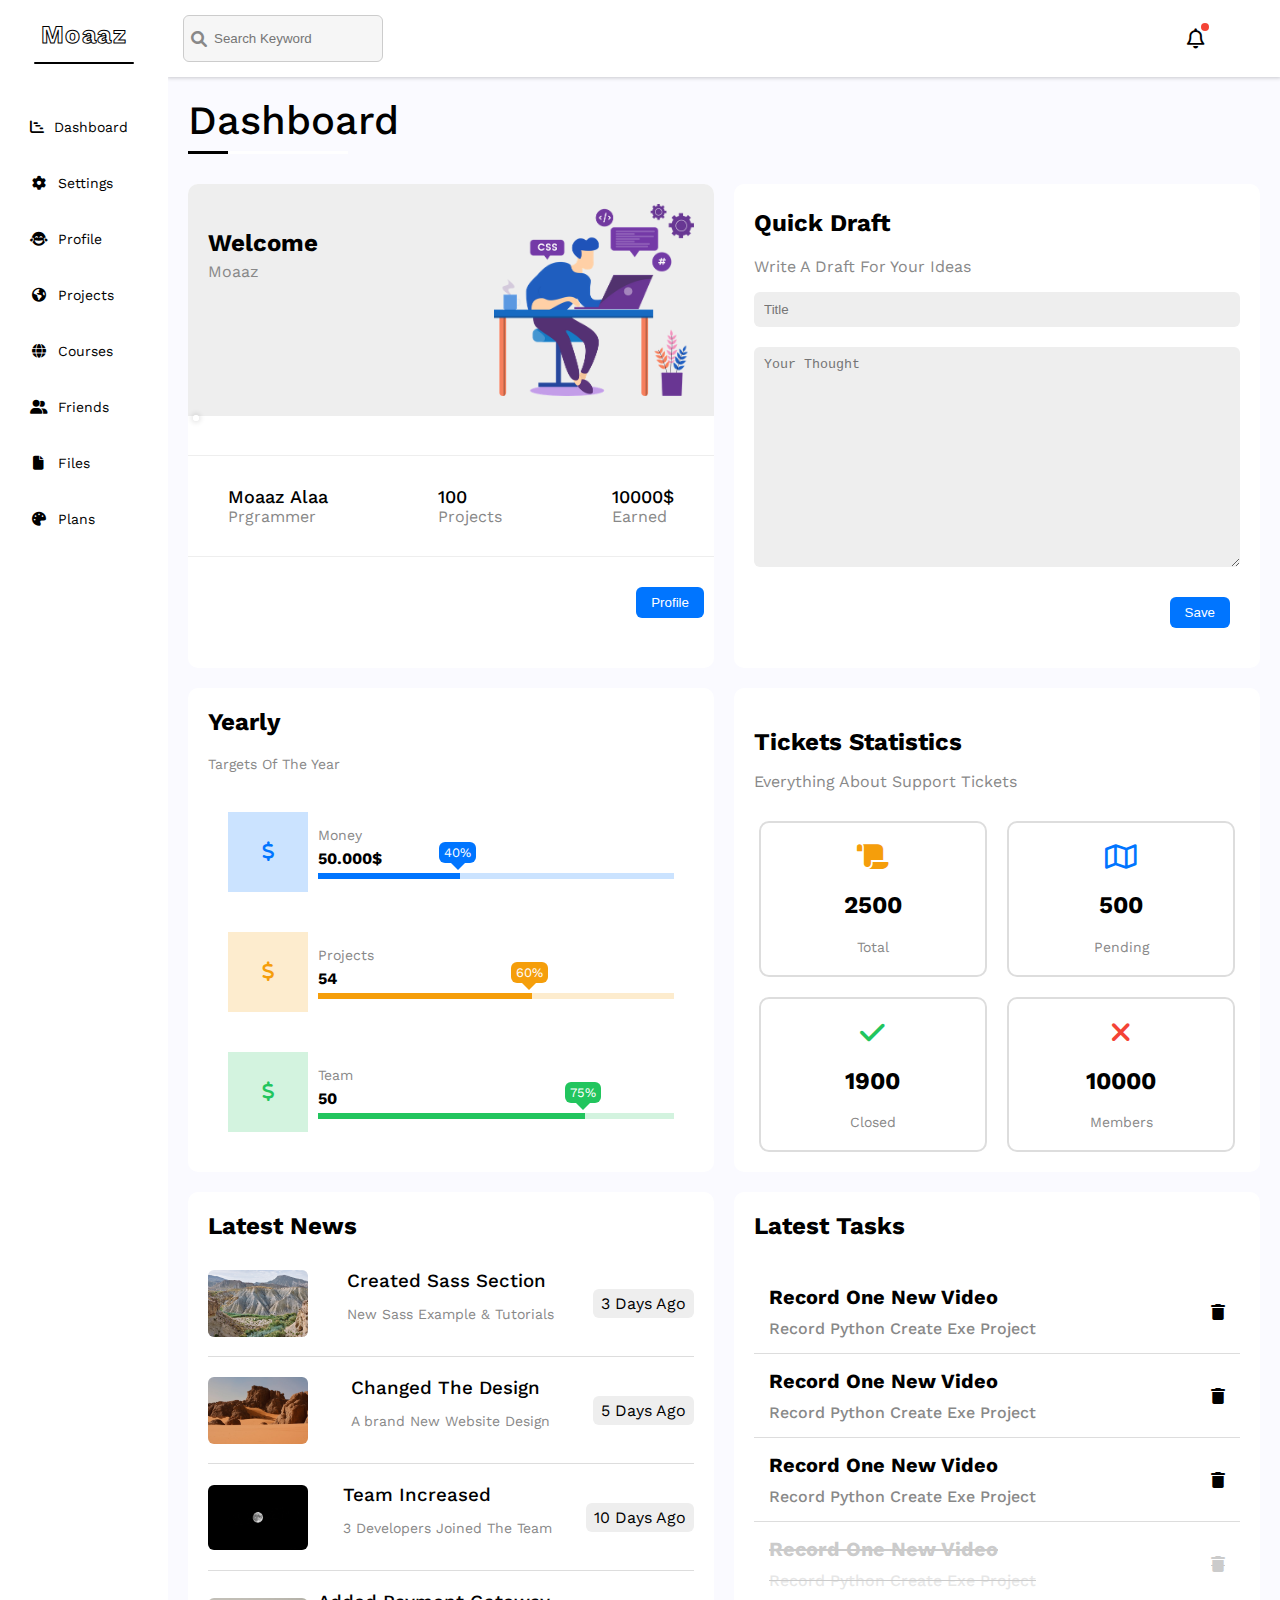
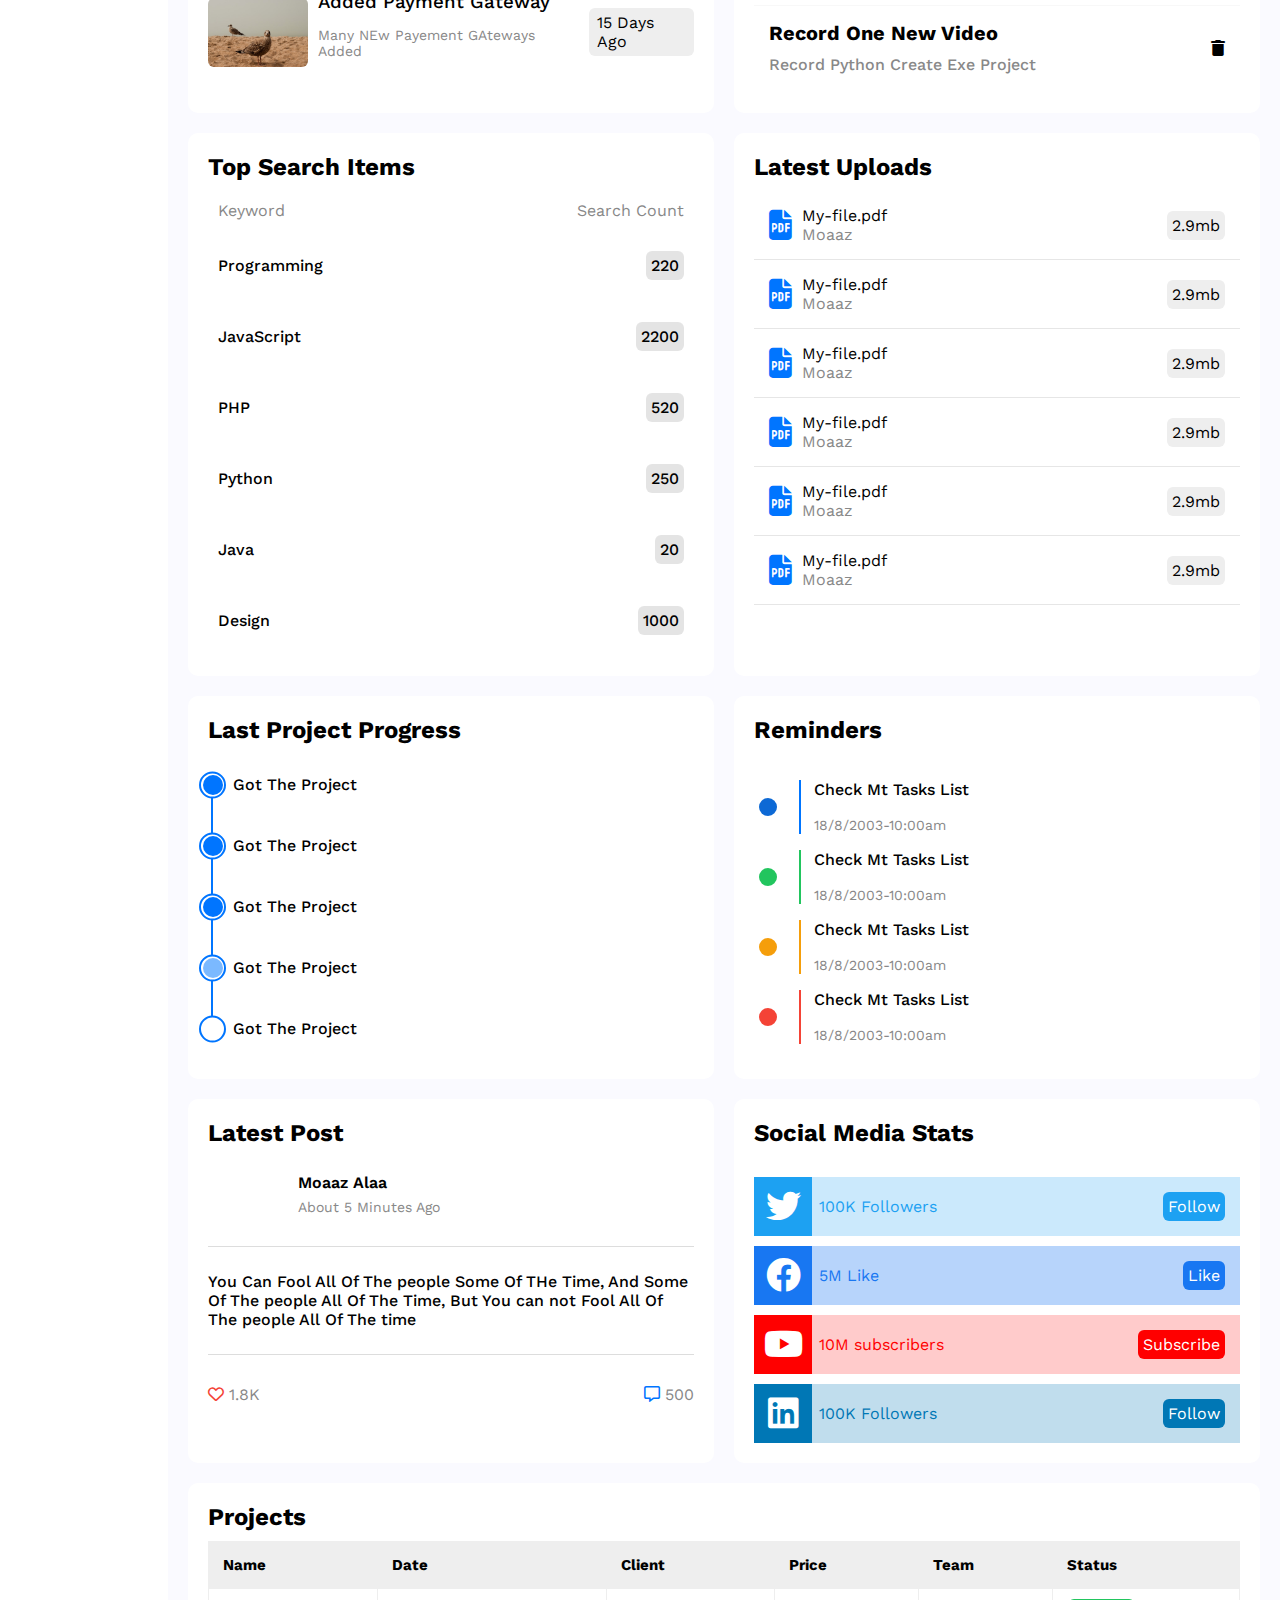
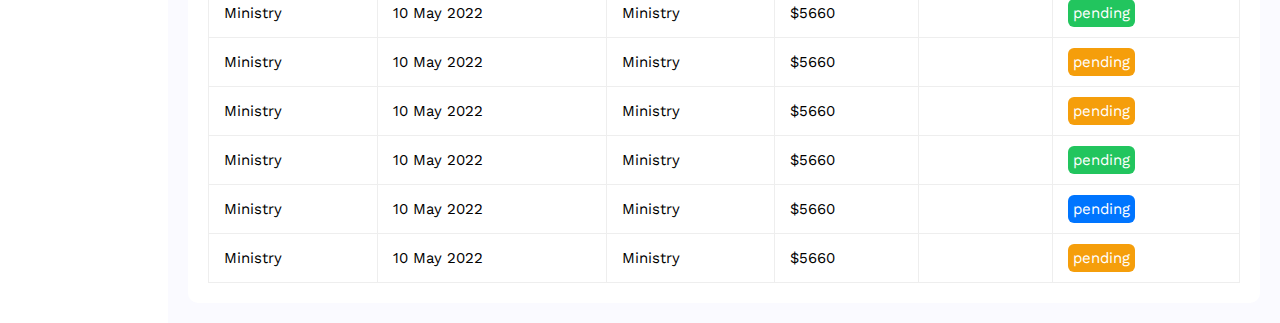
==== commit e34b152d: "change image" ====
--- a/index.html
+++ b/index.html
@@ -53,13 +53,13 @@
                 </a>
                 </li>
                 <li>
-                    <a href="index.html" class="active p-10 d-flex a-center c-black fs-14 rad-6">
+                    <a href="file.html" class="active p-10 d-flex a-center c-black fs-14 rad-6">
                         <i class="fa-solid fa-file fa-fw"></i>
                     <span class="p-10 trans-4">Files</span>
                 </a>
                 </li>
                 <li>
-                    <a href="index.html" class="active p-10 d-flex a-center c-black fs-14 rad-6">
+                    <a href="plans.html" class="active p-10 d-flex a-center c-black fs-14 rad-6">
                         <i class="fa-solid fa-palette fa-fw"></i>
                     <span class="p-10 trans-4">Plans</span>
                 </a>
@@ -77,7 +77,7 @@
                     <span class="notification">
                         <i class="fa-regular fa-bell fa-lg"></i>
                     </span>
-                    <img src="../template3/images/avatar-02.png" alt="" class="radius">
+                    <img src="../template3/images/avatar-04.png" alt="" class="radius">
                 </div>
             </div>
             <!-- End head -->
--- a/css/index.css
+++ b/css/index.css
@@ -14,7 +14,7 @@
     font-family: 'Open Sans', sans-serif;
     font-family: 'Work Sans', sans-serif;
     margin: 0;
-    background-color: beige;
+    background-color: rgba(248, 248, 255, 0.744);
 }
 a {
     text-decoration: none;
@@ -1277,4 +1277,133 @@
 .friend-page .section .buttons .end-buttons .b-red {
     background-color: var(--red-color);
 }
-/* End friends */+/* End friends */
+/* start files */
+.files-page {
+    grid-template-columns: repeat(auto-fill , minmax(200px ,1fr));
+    margin-left: 20px;
+    margin-right: 20px;
+}
+.files-page .box .photo {
+    text-align: center;
+}
+.files-page  .box .photo img {
+    width: 80px;
+}
+.files-page  .box .fooot {
+    margin-top: 10px;
+    border-top: 1px solid gainsboro;
+    padding-top:10px ;
+} 
+.files-page .statistics .s-box {
+    border: 1px solid gainsboro;
+}
+.files-page .statistics .s-box i {
+    font-size: 25px;
+}
+.files-page .statistics .s-box .icon-hold {
+    width: 50px;
+    height: 60px;
+    margin-right: 10px;
+}
+.files-page .statistics .blue .icon-hold {
+    background-color: #0077ff56;
+} 
+.files-page .statistics .red .icon-hold{
+    background-color: #f4433637;
+    
+}
+.files-page .statistics .red .icon-hold i {
+    color: var(--red-color);
+}
+.files-page .statistics .green .icon-hold {
+    background-color: #22c55e41;
+}
+.files-page .statistics .green .icon-hold i {
+    color: #22c55e;
+}
+.files-page .statistics .orange .icon-hold {
+    background-color: #f59f0b36;
+}
+.files-page .statistics .orange .icon-hold i {
+    color: var(--orange-color);
+}
+.files-page .statistics .s-box .text p {
+    font-weight: bold;
+}
+/* End files */
+/* start plans */
+.plans-page {
+    grid-template-columns: repeat(auto-fill , minmax(360px ,1fr));
+    margin-left: 20px;
+    margin-right: 20px;
+}
+.plans-page .item .above {
+    text-align: center;
+    color: white;
+    margin-bottom: 20px;
+}
+.plans-page .item .above::before {
+    content: "";
+    position: absolute;
+    width: calc(100% + 4px);
+    height: calc(100% + 4px);
+    border: 3px solid ;
+    top: -5px;
+    left: -5px;
+}
+.plans-page .item .green::before {
+    border-color: var(--green-color);
+}
+.plans-page .item .blue::before {
+    border-color: var(--blue-color);
+}
+.plans-page .item .orange::before {
+    border-color: var(--orange-color);
+}
+.plans-page .item .above h3 {
+    font-size: 30px;
+}
+.plans-page .item .above span {
+    font-size: 40px;
+}
+.plans-page .item .landing .plan {
+    border-bottom: 1px solid gainsboro;
+    margin-bottom: 10px;
+}
+.plans-page .item .landing .plan .right i {
+    margin-right: 10px;
+}
+.plans-page .item .landing .red .right i {
+    color: var(--red-color);
+}
+.plans-page .item .landing .blue .right i {
+    color: var(--blue-color);
+}
+.plans-page .item .landing .plan .left {
+    width: 22px;
+    height: 22px;
+    background-color: gray;
+    border-radius: 50%;
+    -webkit-border-radius: 50%;
+    -moz-border-radius: 50%;
+    -ms-border-radius: 50%;
+    -o-border-radius: 50%;
+    color: white;
+}
+.plans-page .item .green {
+    background-color: var(--green-color);
+}
+.plans-page .item .blue {
+    background-color: var(--blue-color);
+}
+.plans-page .item .orange {
+    background-color: var(--orange-color);
+}
+.plans-page .item .butt {
+    width: fit-content;
+    padding: 5px 10px;
+    color: white;
+    margin-top: 15px;
+}
+/* End plans */
--- a/css/framework.css
+++ b/css/framework.css
@@ -94,6 +94,9 @@
 .c-white {
     color: white;
 }
+.c-red {
+    color: var(--red-color);
+}
 .bg-eee {
     background-color: #eee;
 }
